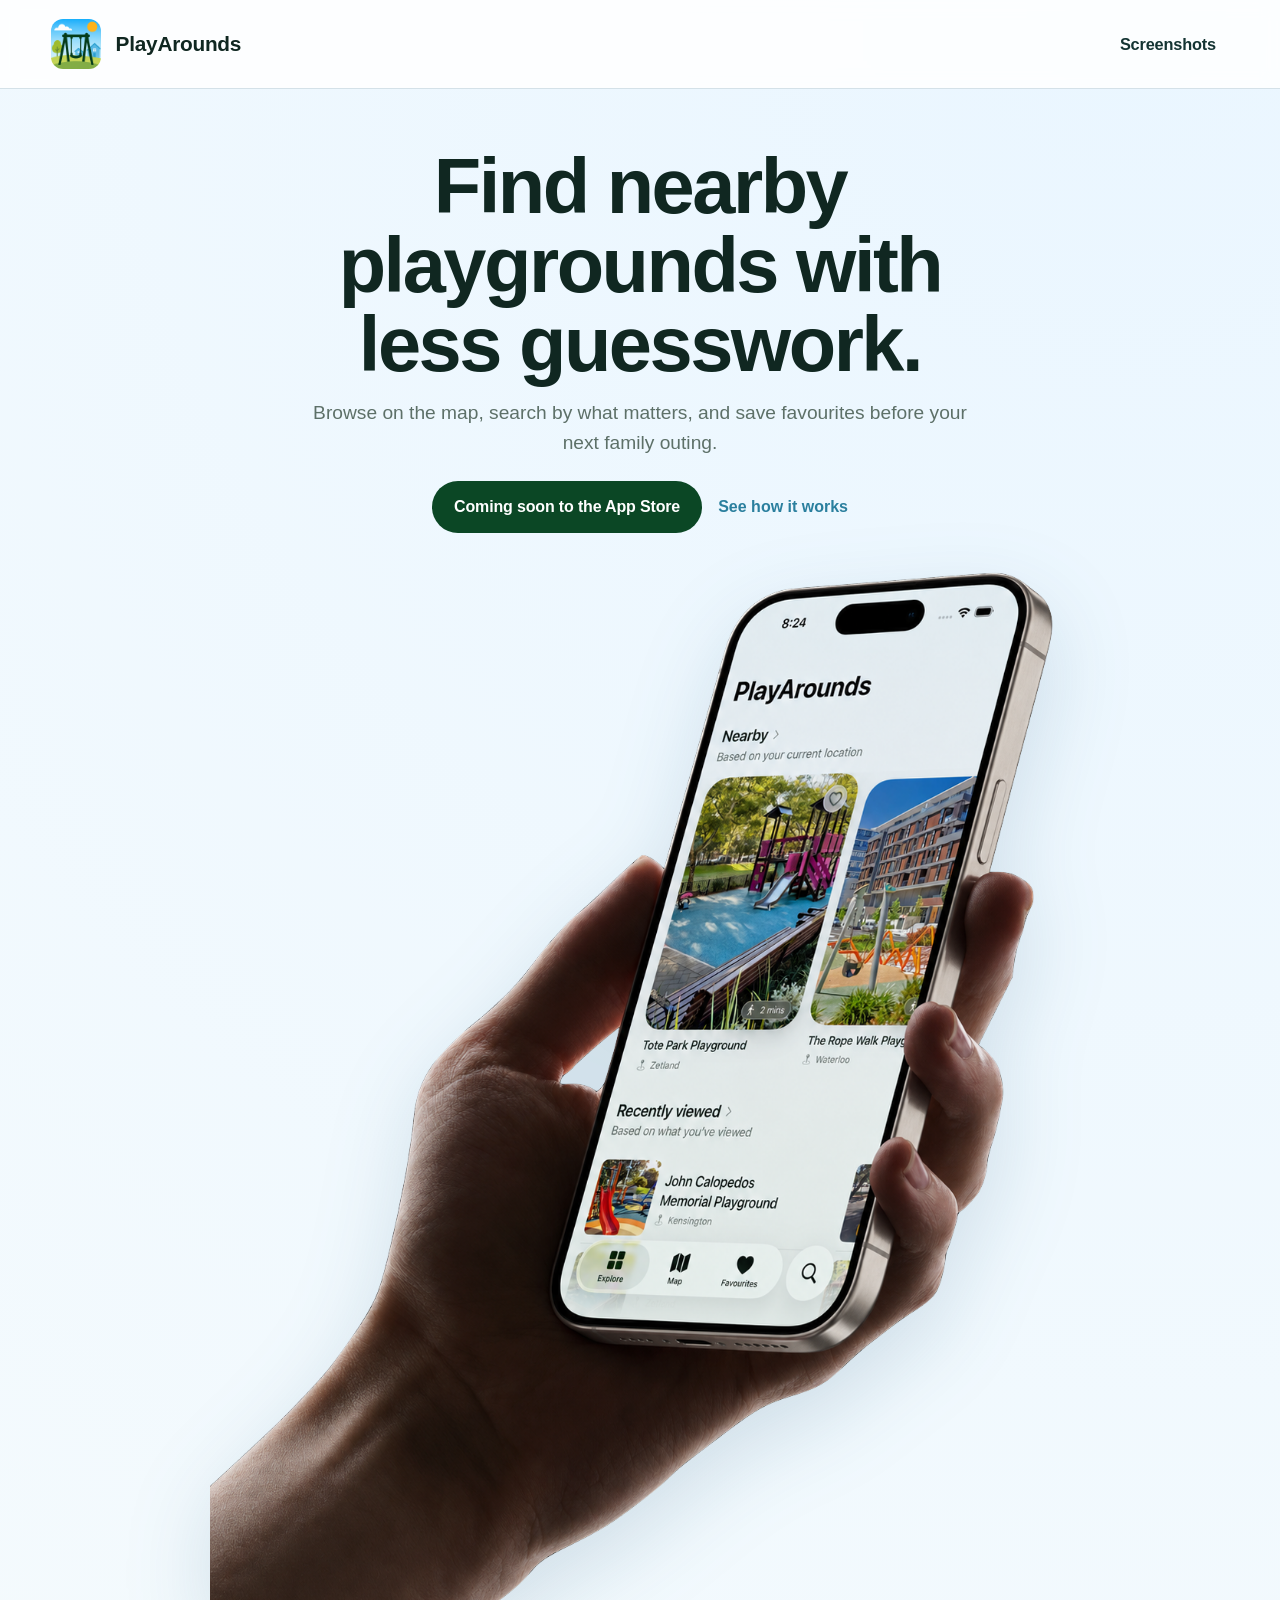
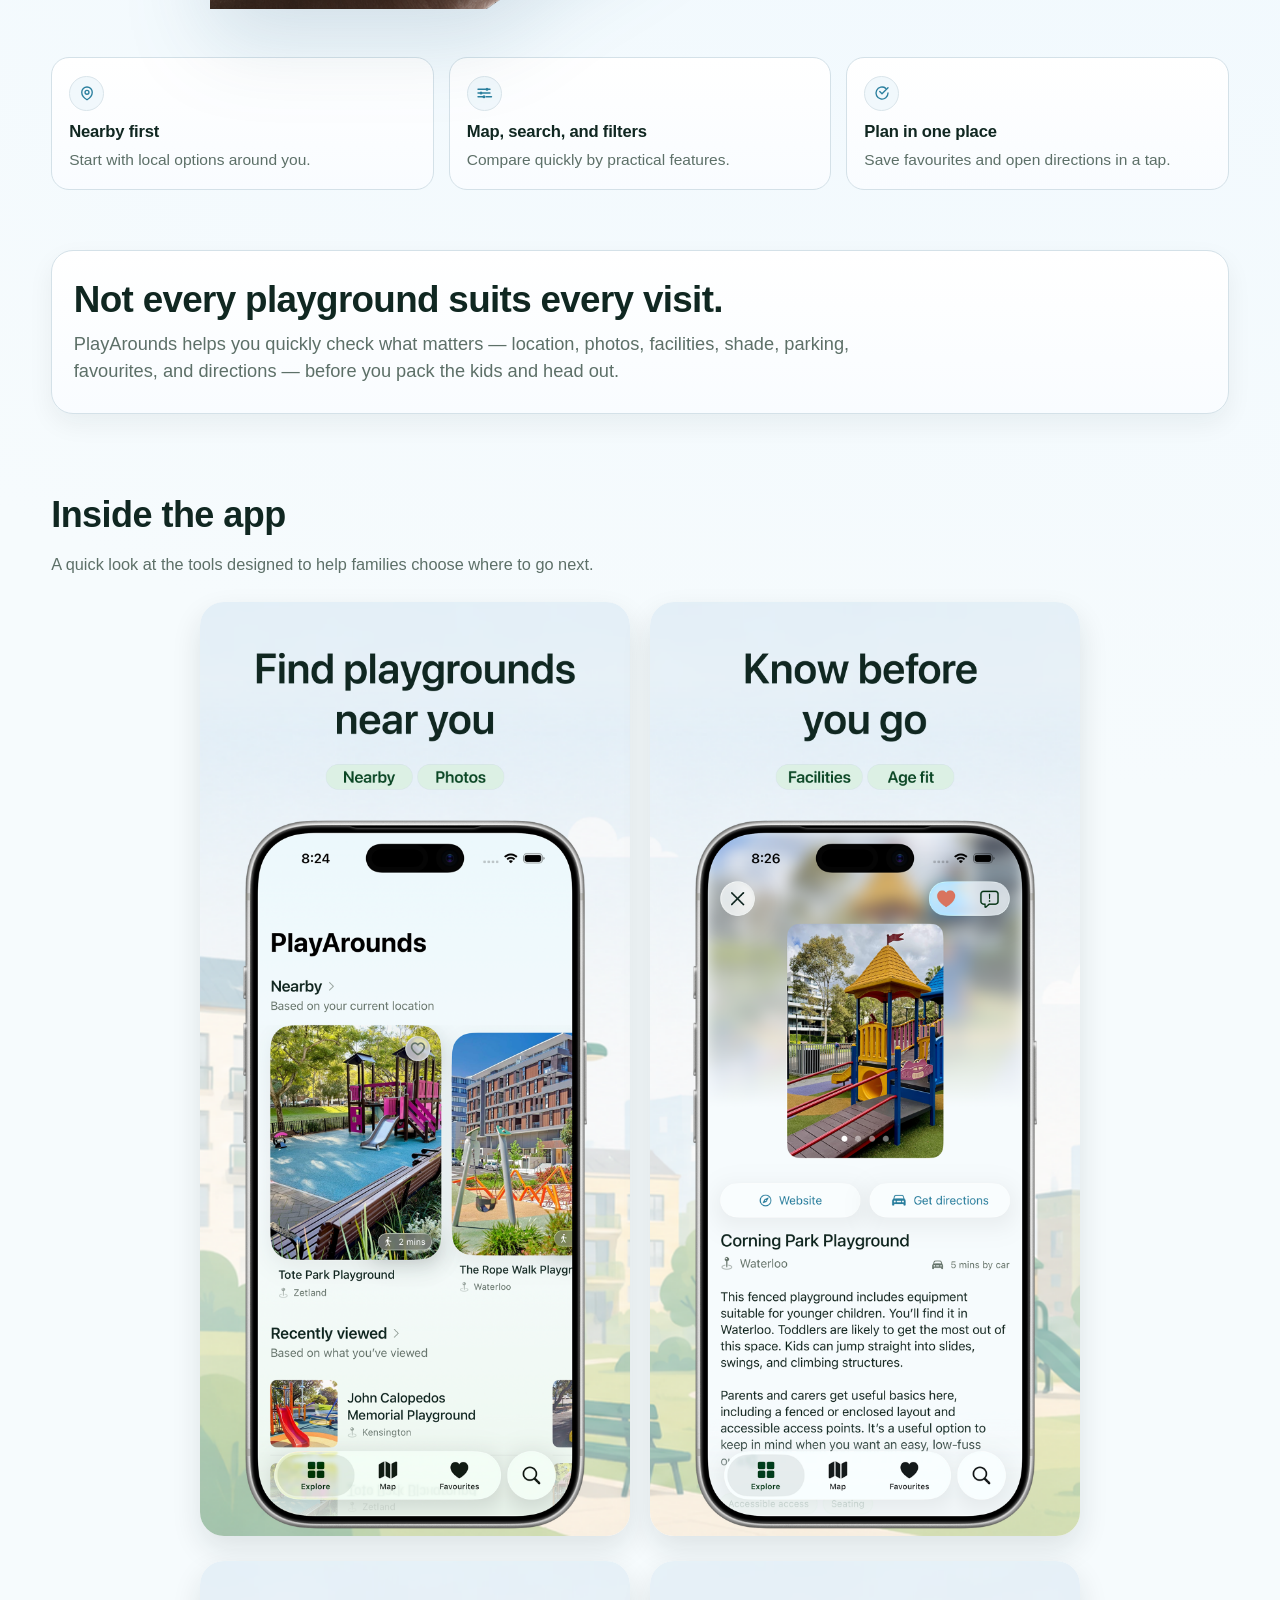
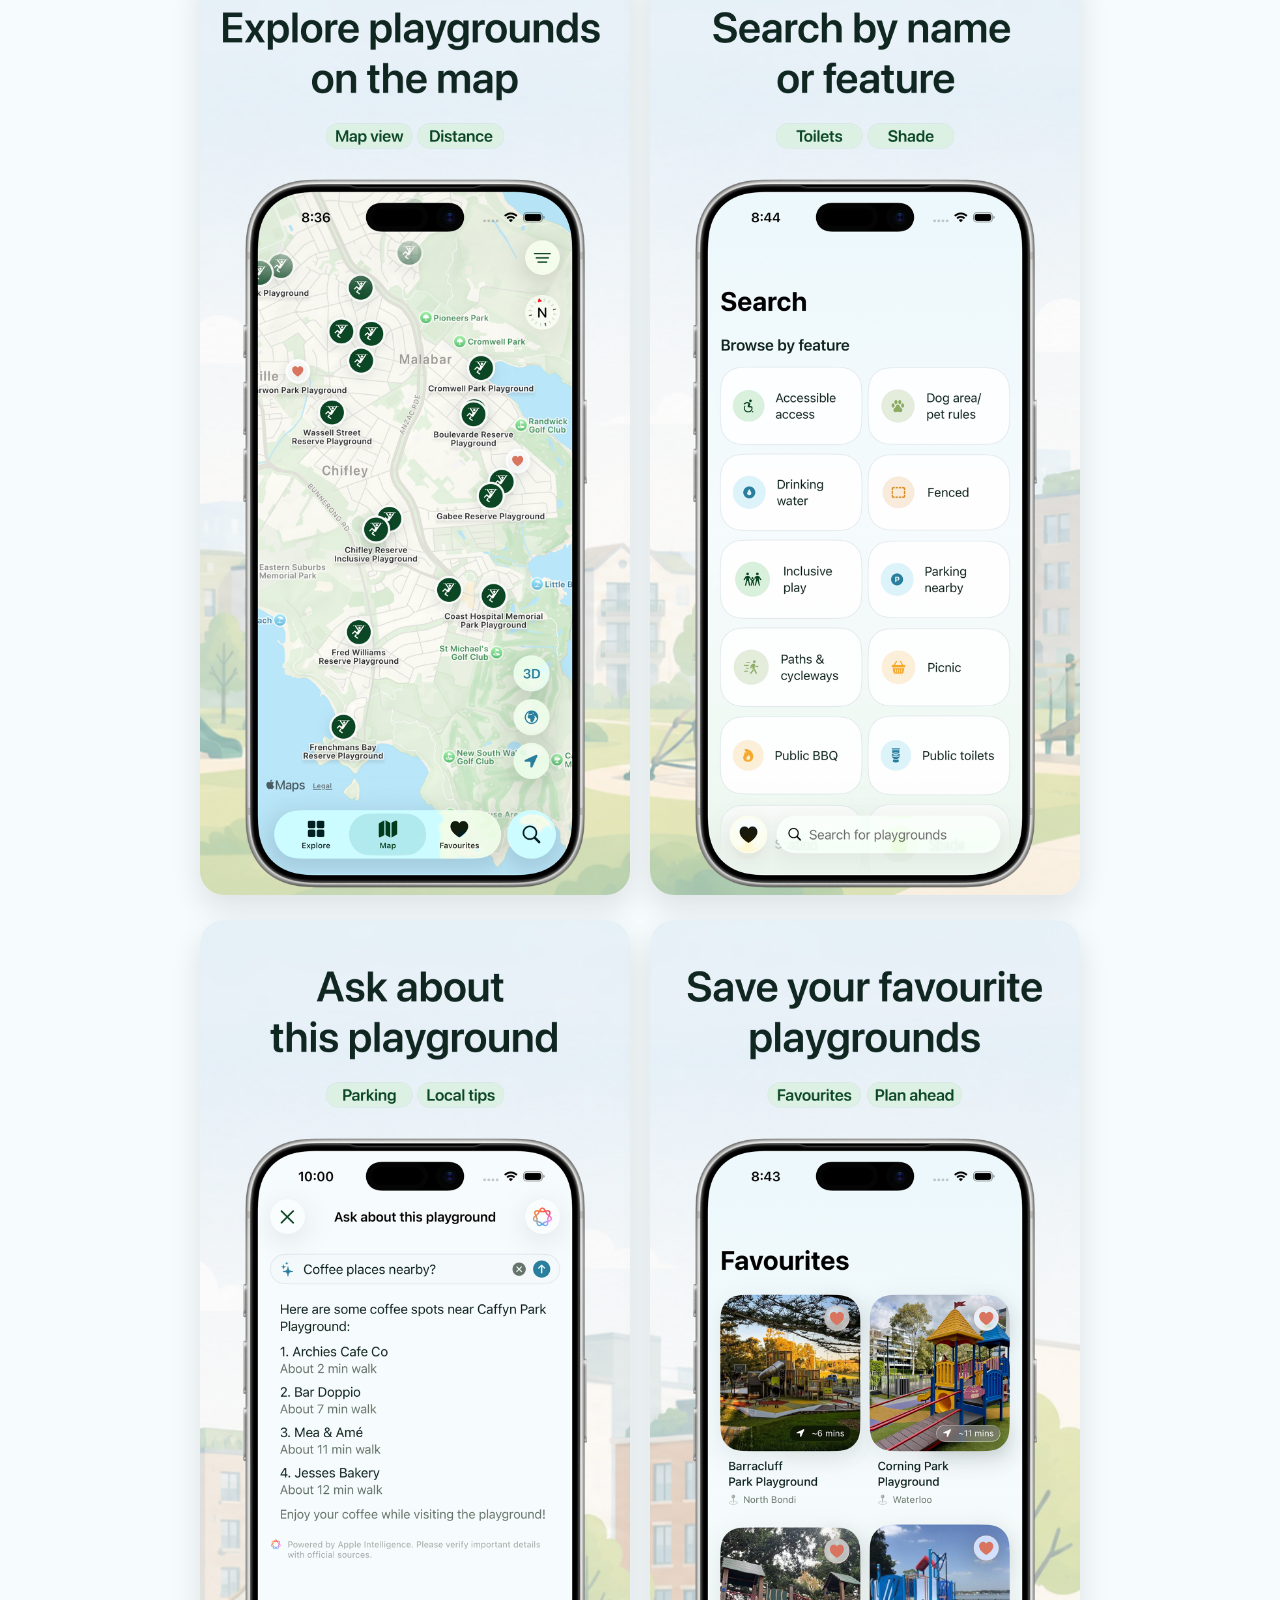
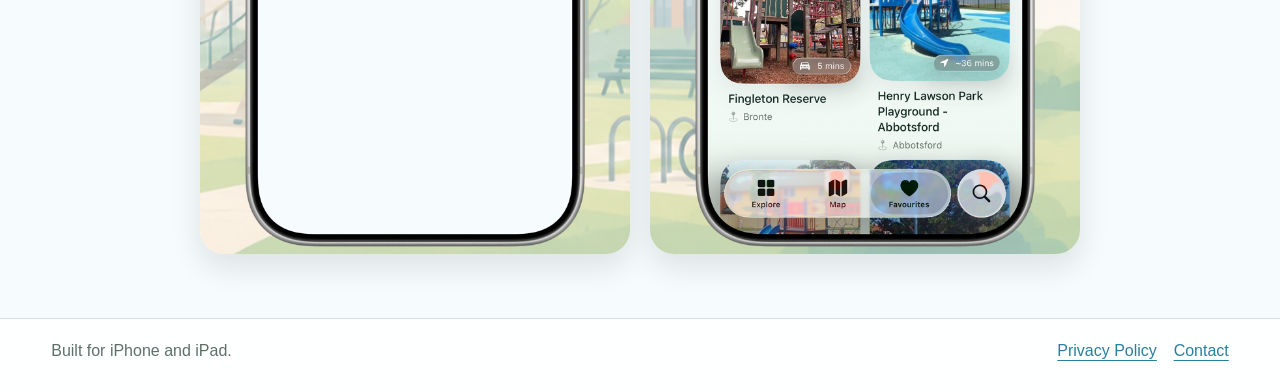
==== index.html @ c075b3fc "init" ====
<!doctype html>
<html lang="en-AU">
  <head>
    <meta charset="utf-8" />
    <meta name="viewport" content="width=device-width, initial-scale=1" />
    <title>PlayArounds | Nearby playgrounds, fast</title>
    <meta
      name="description"
      content="PlayArounds helps families find nearby playgrounds, compare practical features, and get directions quickly."
    />
    <link rel="icon" type="image/png" href="assets/icons/app-icon.png" />
    <link rel="stylesheet" href="styles.css" />
  </head>
  <body>
    <a class="skip-link" href="#content">Skip to content</a>

    <header class="site-header">
      <div class="shell header-row">
        <a class="brand" href="#" aria-label="PlayArounds home">
          <img src="assets/icons/app-icon.png" alt="PlayArounds app icon" width="50" height="50" />
          <span>PlayArounds</span>
        </a>
        <a class="top-link" href="#screenshots">Screenshots</a>
      </div>
    </header>

    <main id="content">
      <section class="hero">
        <div class="shell hero-grid">
          <div class="hero-copy">
            <h1>Find nearby playgrounds with less guesswork.</h1>
            <p>
              Browse on the map, search by what matters, and save favourites before
              your next family outing.
            </p>

            <div class="hero-actions">
              <a class="button-primary" href="https://example.com/app-store-link" rel="noopener noreferrer">
                Coming soon to the App Store
              </a>
              <a class="button-link" href="#screenshots">See how it works</a>
            </div>
          </div>

          <figure class="hero-image-wrap">
            <img
              class="hero-image"
              src="assets/hero/hand-holding-phone.png"
              alt="Hand holding a phone showing the PlayArounds app"
              width="1122"
              height="1402"
              decoding="async"
            />
          </figure>
        </div>
      </section>

      <section class="value" aria-label="Key benefits">
        <div class="shell value-grid">
          <article class="value-card">
            <span class="icon-chip" aria-hidden="true">
              <svg viewBox="0 0 24 24" fill="none">
                <path d="M12 21s7-4.2 7-10a7 7 0 1 0-14 0c0 5.8 7 10 7 10Z" stroke="currentColor" stroke-width="1.8" stroke-linecap="round" stroke-linejoin="round"/>
                <circle cx="12" cy="11" r="2.6" stroke="currentColor" stroke-width="1.8"/>
              </svg>
            </span>
            <h3>Nearby first</h3>
            <p>Start with local options around you.</p>
          </article>

          <article class="value-card">
            <span class="icon-chip" aria-hidden="true">
              <svg viewBox="0 0 24 24" fill="none">
                <path d="M4 7h10M18 7h2M10 12h10M4 12h2M4 17h7M15 17h7" stroke="currentColor" stroke-width="1.8" stroke-linecap="round"/>
                <circle cx="16" cy="7" r="2" fill="currentColor"/>
                <circle cx="8" cy="12" r="2" fill="currentColor"/>
                <circle cx="12" cy="17" r="2" fill="currentColor"/>
              </svg>
            </span>
            <h3>Map, search, and filters</h3>
            <p>Compare quickly by practical features.</p>
          </article>

          <article class="value-card">
            <span class="icon-chip" aria-hidden="true">
              <svg viewBox="0 0 24 24" fill="none">
                <path d="M20 12a8 8 0 1 1-3-6.2" stroke="currentColor" stroke-width="1.8" stroke-linecap="round"/>
                <path d="m20 5-8 8-3-3" stroke="currentColor" stroke-width="1.8" stroke-linecap="round" stroke-linejoin="round"/>
              </svg>
            </span>
            <h3>Plan in one place</h3>
            <p>Save favourites and open directions in a tap.</p>
          </article>
        </div>
      </section>

      <section class="purpose" aria-label="Why PlayArounds exists">
        <div class="shell purpose-inner">
          <h2>Not every playground suits every visit.</h2>
          <p>
            PlayArounds helps you quickly check what matters — location,
            photos, facilities, shade, parking, favourites, and directions —
            before you pack the kids and head out.
          </p>
        </div>
      </section>

      <section class="screens" id="screenshots" aria-label="App screenshots">
        <div class="shell">
          <h2>Inside the app</h2>
          <p class="screens-intro">
            A quick look at the tools designed to help families choose where to go next.
          </p>

          <div class="shots" role="list">
            <figure role="listitem"><img src="assets/screenshots/screen-1.png" alt="Explore screen with nearby playground cards" width="1320" height="2868" loading="lazy" decoding="async" /></figure>
            <figure role="listitem"><img src="assets/screenshots/screen-2.png" alt="Map screen with playground markers" width="1320" height="2868" loading="lazy" decoding="async" /></figure>
            <figure role="listitem"><img src="assets/screenshots/screen-3.png" alt="Playground detail screen" width="1320" height="2868" loading="lazy" decoding="async" /></figure>
            <figure role="listitem"><img src="assets/screenshots/screen-4.png" alt="Search and feature screen" width="1320" height="2868" loading="lazy" decoding="async" /></figure>
            <figure role="listitem"><img src="assets/screenshots/screen-5.png" alt="Favourites screen" width="1320" height="2868" loading="lazy" decoding="async" /></figure>
            <figure role="listitem"><img src="assets/screenshots/screen-6.png" alt="Additional app screen" width="1320" height="2868" loading="lazy" decoding="async" /></figure>
          </div>
        </div>
      </section>
    </main>

    <footer class="site-footer">
      <div class="shell footer-row">
        <p>Built for iPhone and iPad.</p>
        <nav aria-label="Footer links">
          <a href="https://example.com/privacy-policy">Privacy Policy</a>
          <a href="mailto:privacy@playarounds.com">Contact</a>
        </nav>
      </div>
    </footer>
  </body>
</html>
---- styles.css ----
:root {
  --bg: #f6fbfd;
  --surface: #ffffff;
  --surface-soft: #f9fcff;
  --text: #102721;
  --muted: #5d7068;
  --line: #d4e1e8;
  --brand: #0b4725;
  --brand-2: #2a7f9e;

  --space-1: 0.5rem;
  --space-2: 0.75rem;
  --space-3: 1rem;
  --space-4: 1.5rem;
  --space-5: 2.25rem;
  --space-6: 3.25rem;
}

* {
  box-sizing: border-box;
}

html,
body {
  margin: 0;
  padding: 0;
}

body {
  font-family: -apple-system, BlinkMacSystemFont, "SF Pro Text", "Segoe UI", sans-serif;
  background: radial-gradient(circle at 88% 0%, #eaf6ff 0%, var(--bg) 45%) no-repeat;
  color: var(--text);
  line-height: 1.52;
  -webkit-font-smoothing: antialiased;
  text-rendering: optimizeLegibility;
}

img {
  display: block;
  max-width: 100%;
}

a {
  color: inherit;
}

.shell {
  width: min(1200px, 92vw);
  margin-inline: auto;
}

.skip-link {
  position: absolute;
  top: -100px;
  left: 12px;
  z-index: 100;
  background: var(--brand);
  color: #fff;
  padding: 0.62rem 0.86rem;
  border-radius: 10px;
}

.skip-link:focus-visible {
  top: 10px;
}

:focus-visible {
  outline: 3px solid var(--brand-2);
  outline-offset: 2px;
}

.site-header {
  position: sticky;
  top: 0;
  z-index: 20;
  border-bottom: 1px solid var(--line);
  backdrop-filter: blur(8px);
  background: color-mix(in oklab, var(--surface) 86%, transparent);
}

.header-row {
  min-height: 88px;
  display: flex;
  align-items: center;
  justify-content: space-between;
  gap: var(--space-5);
}

.brand {
  text-decoration: none;
  display: inline-flex;
  align-items: center;
  gap: 0.9rem;
  font-weight: 700;
  font-size: 1.3rem;
  letter-spacing: -0.012em;
}

.brand img {
  border-radius: 12px;
}

.top-link {
  text-decoration: none;
  color: color-mix(in oklab, var(--text) 84%, var(--brand-2));
  font-weight: 650;
  font-size: 1.02rem;
  letter-spacing: -0.01em;
  padding: 0.5rem 0.8rem;
}

.hero {
  padding: var(--space-5) 0 var(--space-4);
}

.hero-grid {
  display: grid;
  gap: 0.55rem;
  justify-items: center;
}

.hero-copy {
  text-align: center;
  width: min(100%, 980px);
}

.hero-copy h1 {
  margin: 0.35rem auto 0.9rem;
  max-width: 18ch;
  font-size: clamp(2.3rem, 6.1vw, 4.85rem);
  line-height: 1.02;
  letter-spacing: -0.032em;
  text-wrap: balance;
}

.hero-copy p {
  margin: 0 auto;
  max-width: 64ch;
  color: var(--muted);
  font-size: clamp(1.03rem, 1.65vw, 1.2rem);
}

.hero-actions {
  margin-top: var(--space-4);
  display: flex;
  gap: var(--space-3);
  justify-content: center;
  align-items: center;
  flex-wrap: wrap;
}

.button-primary {
  text-decoration: none;
  background: var(--brand);
  color: #fff;
  border-radius: 999px;
  font-weight: 700;
  letter-spacing: -0.01em;
  padding: 0.86rem 1.38rem;
  min-height: 44px;
  display: inline-flex;
  align-items: center;
}

.button-primary:hover {
  background: color-mix(in oklab, var(--brand) 80%, black);
}

.button-link {
  text-decoration: none;
  color: var(--brand-2);
  font-weight: 600;
}

.note {
  margin-top: 0.7rem;
  font-size: 0.93rem;
}

.hero-image-wrap {
  margin: -0.42rem 0 0;
  width: min(100%, 860px);
}

.hero-image {
  width: 100%;
  height: auto;
  filter: drop-shadow(0 30px 42px rgba(34, 88, 116, 0.16));
}

.value {
  padding: var(--space-4) 0 var(--space-5);
}

.value-grid {
  display: grid;
  gap: 0.95rem;
}

.value-card {
  border: 1px solid var(--line);
  background: linear-gradient(180deg, var(--surface) 0%, var(--surface-soft) 100%);
  border-radius: 18px;
  padding: 1.08rem 1.06rem 1.12rem;
}

.icon-chip {
  width: 35px;
  height: 35px;
  border-radius: 999px;
  display: inline-flex;
  align-items: center;
  justify-content: center;
  color: var(--brand-2);
  background: color-mix(in oklab, #ffffff 65%, #d7ebf7);
  border: 1px solid color-mix(in oklab, var(--line) 85%, #ffffff);
}

.icon-chip svg {
  width: 18px;
  height: 18px;
}

.value-card h3 {
  margin: 0.68rem 0 0.3rem;
  font-size: 1.04rem;
  line-height: 1.3;
  letter-spacing: -0.012em;
}

.value-card p {
  margin: 0;
  color: var(--muted);
  font-size: 0.97rem;
}

.purpose {
  padding: var(--space-4) 0 var(--space-6);
}

.purpose-inner {
  border: 1px solid var(--line);
  background: linear-gradient(180deg, var(--surface) 0%, var(--surface-soft) 100%);
  border-radius: 22px;
  padding: 1.7rem 1.35rem 1.75rem;
  box-shadow: 0 10px 26px rgba(16, 39, 33, 0.06);
}

.purpose h2 {
  margin: 0 0 0.62rem;
  font-size: clamp(1.62rem, 3.4vw, 2.3rem);
  line-height: 1.12;
  letter-spacing: -0.018em;
}

.purpose p {
  margin: 0;
  color: var(--muted);
  max-width: 78ch;
  font-size: clamp(1.02rem, 1.45vw, 1.14rem);
}

.screens {
  padding: 1.35rem 0 3.5rem;
}

.screens h2 {
  margin: 0;
  font-size: clamp(1.55rem, 3.7vw, 2.25rem);
  letter-spacing: -0.015em;
}

.screens-intro {
  margin: 0.58rem 0 1.6rem;
  color: var(--muted);
  max-width: 66ch;
  font-size: 1.02rem;
}

.shots {
  display: grid;
  grid-auto-flow: column;
  grid-auto-columns: minmax(300px, 84vw);
  gap: 1.08rem;
  overflow-x: auto;
  scroll-snap-type: x mandatory;
  padding-bottom: 0.5rem;
}

.shots figure {
  margin: 0;
  border-radius: 24px;
  overflow: hidden;
  background: var(--surface);
  box-shadow: 0 13px 30px rgba(16, 39, 33, 0.11);
  scroll-snap-align: start;
}

.shots img {
  width: 100%;
  height: auto;
}

.site-footer {
  border-top: 1px solid var(--line);
  padding: 1.25rem 0 1.78rem;
  background: color-mix(in oklab, var(--surface) 90%, transparent);
}

.footer-row {
  display: grid;
  gap: 0.75rem;
}

.footer-row p {
  margin: 0;
  color: var(--muted);
}

.footer-row nav {
  display: flex;
  flex-wrap: wrap;
  gap: 1.05rem;
}

.footer-row nav a {
  color: var(--brand-2);
  text-underline-offset: 0.22em;
}

@media (min-width: 860px) {
  .hero {
    padding-top: var(--space-6);
  }

  .value-grid {
    grid-template-columns: repeat(3, minmax(0, 1fr));
  }

  .shots {
    grid-auto-flow: initial;
    overflow: visible;
    justify-content: center;
    column-gap: 1.2rem;
    row-gap: 1.55rem;
    grid-template-columns: repeat(2, minmax(320px, 430px));
  }

  .footer-row {
    grid-template-columns: 1fr auto;
    align-items: center;
  }
}
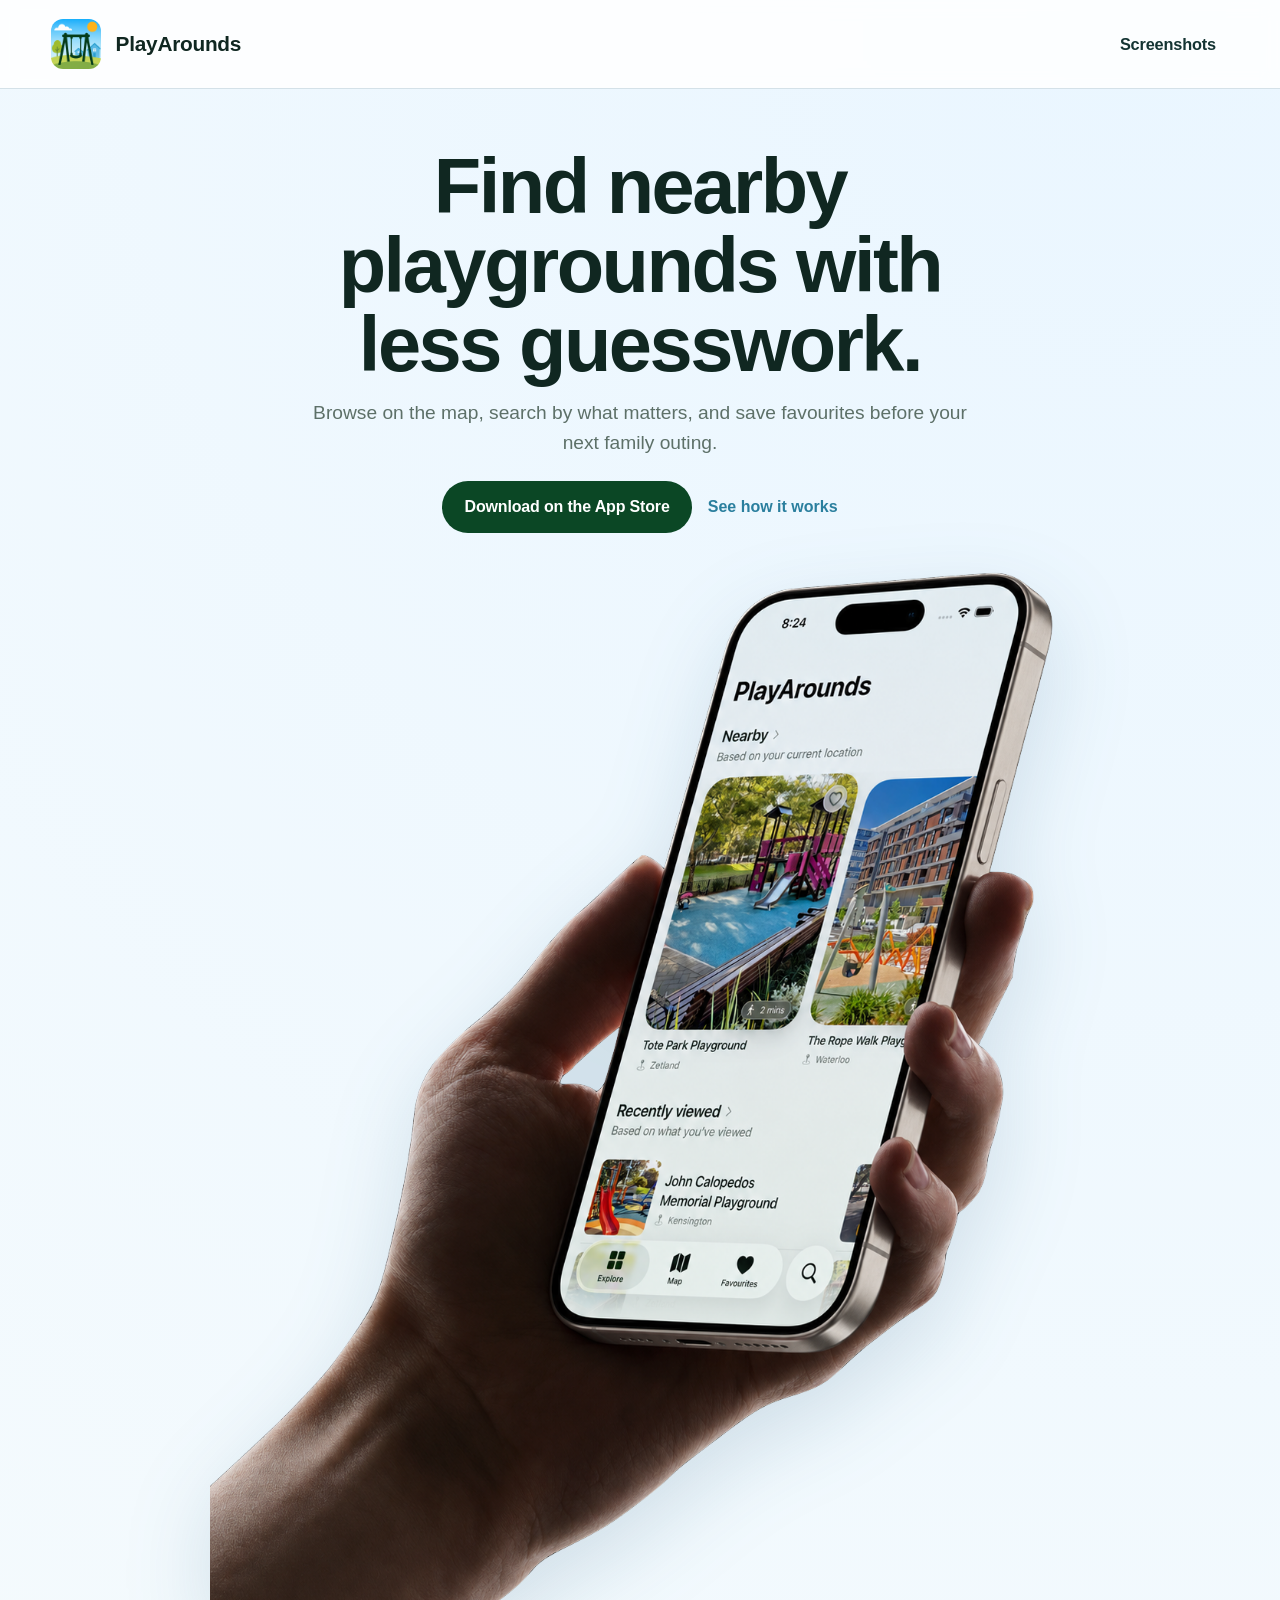
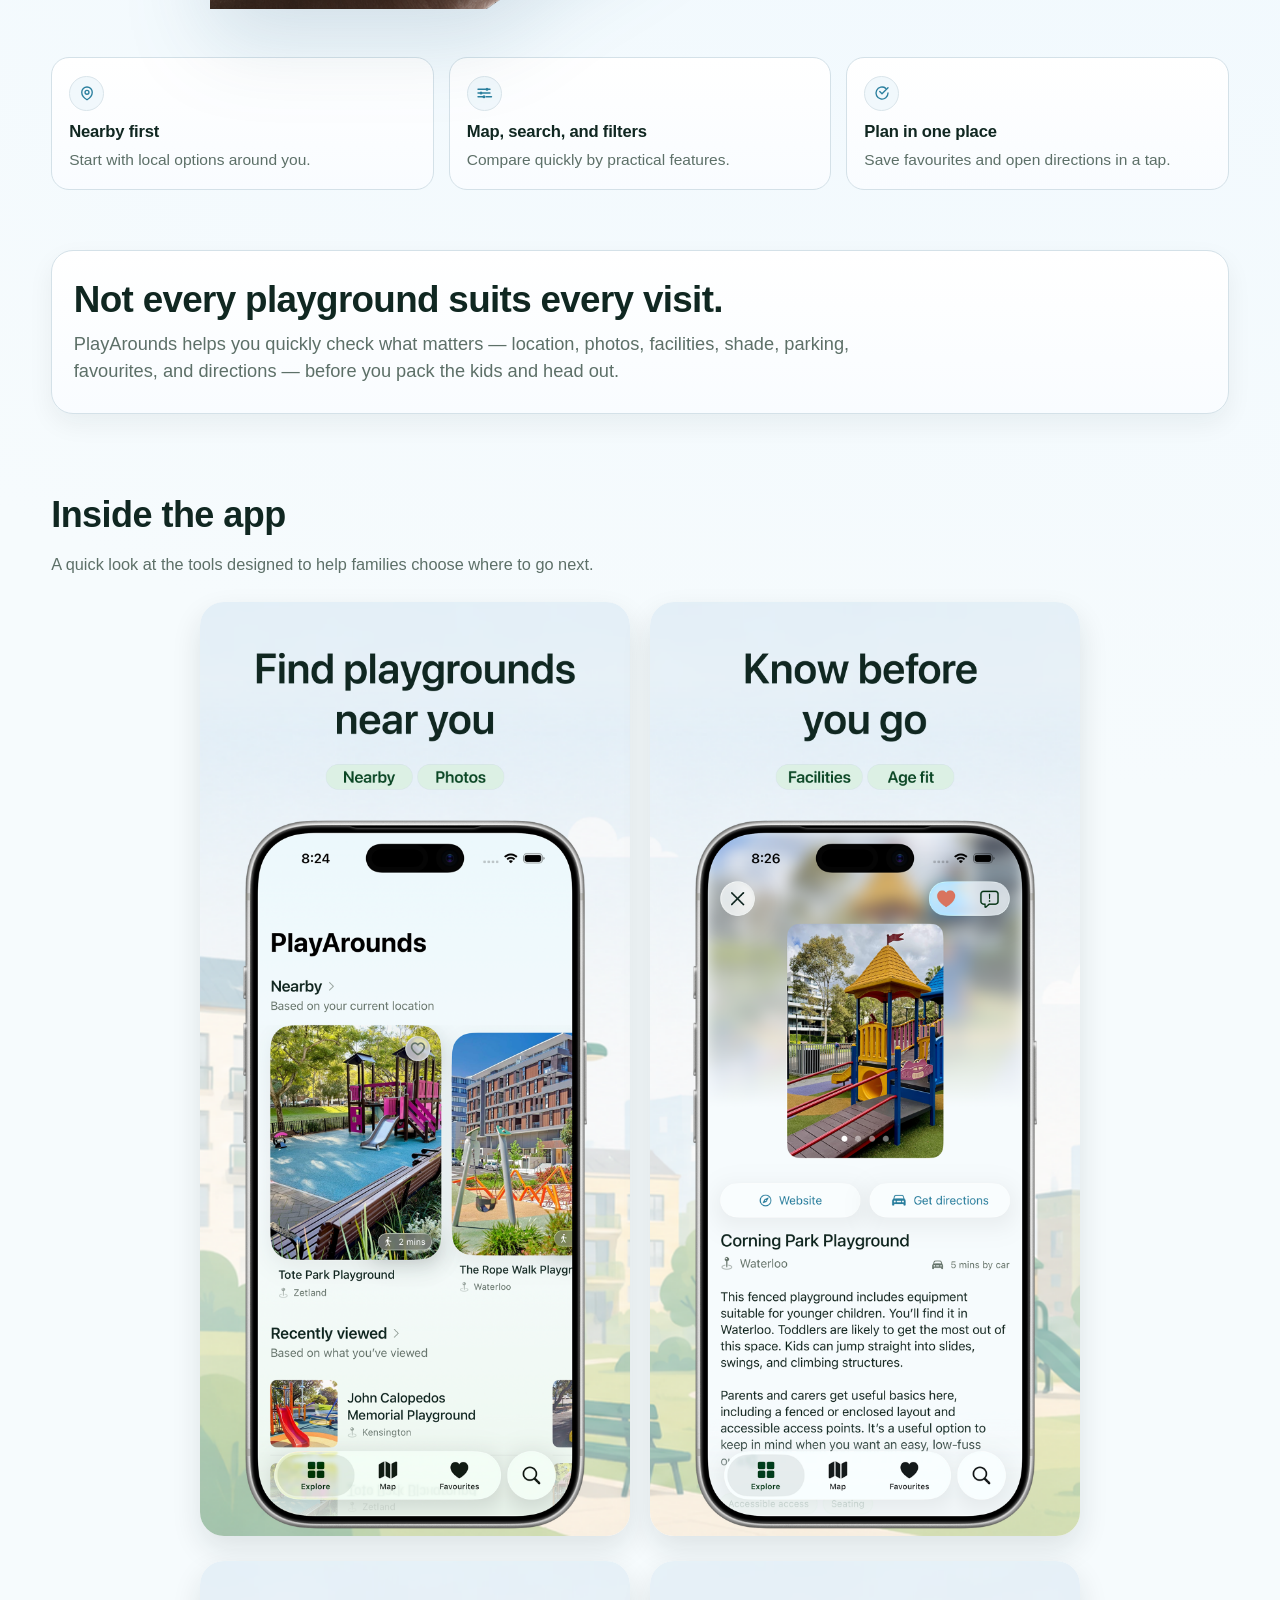
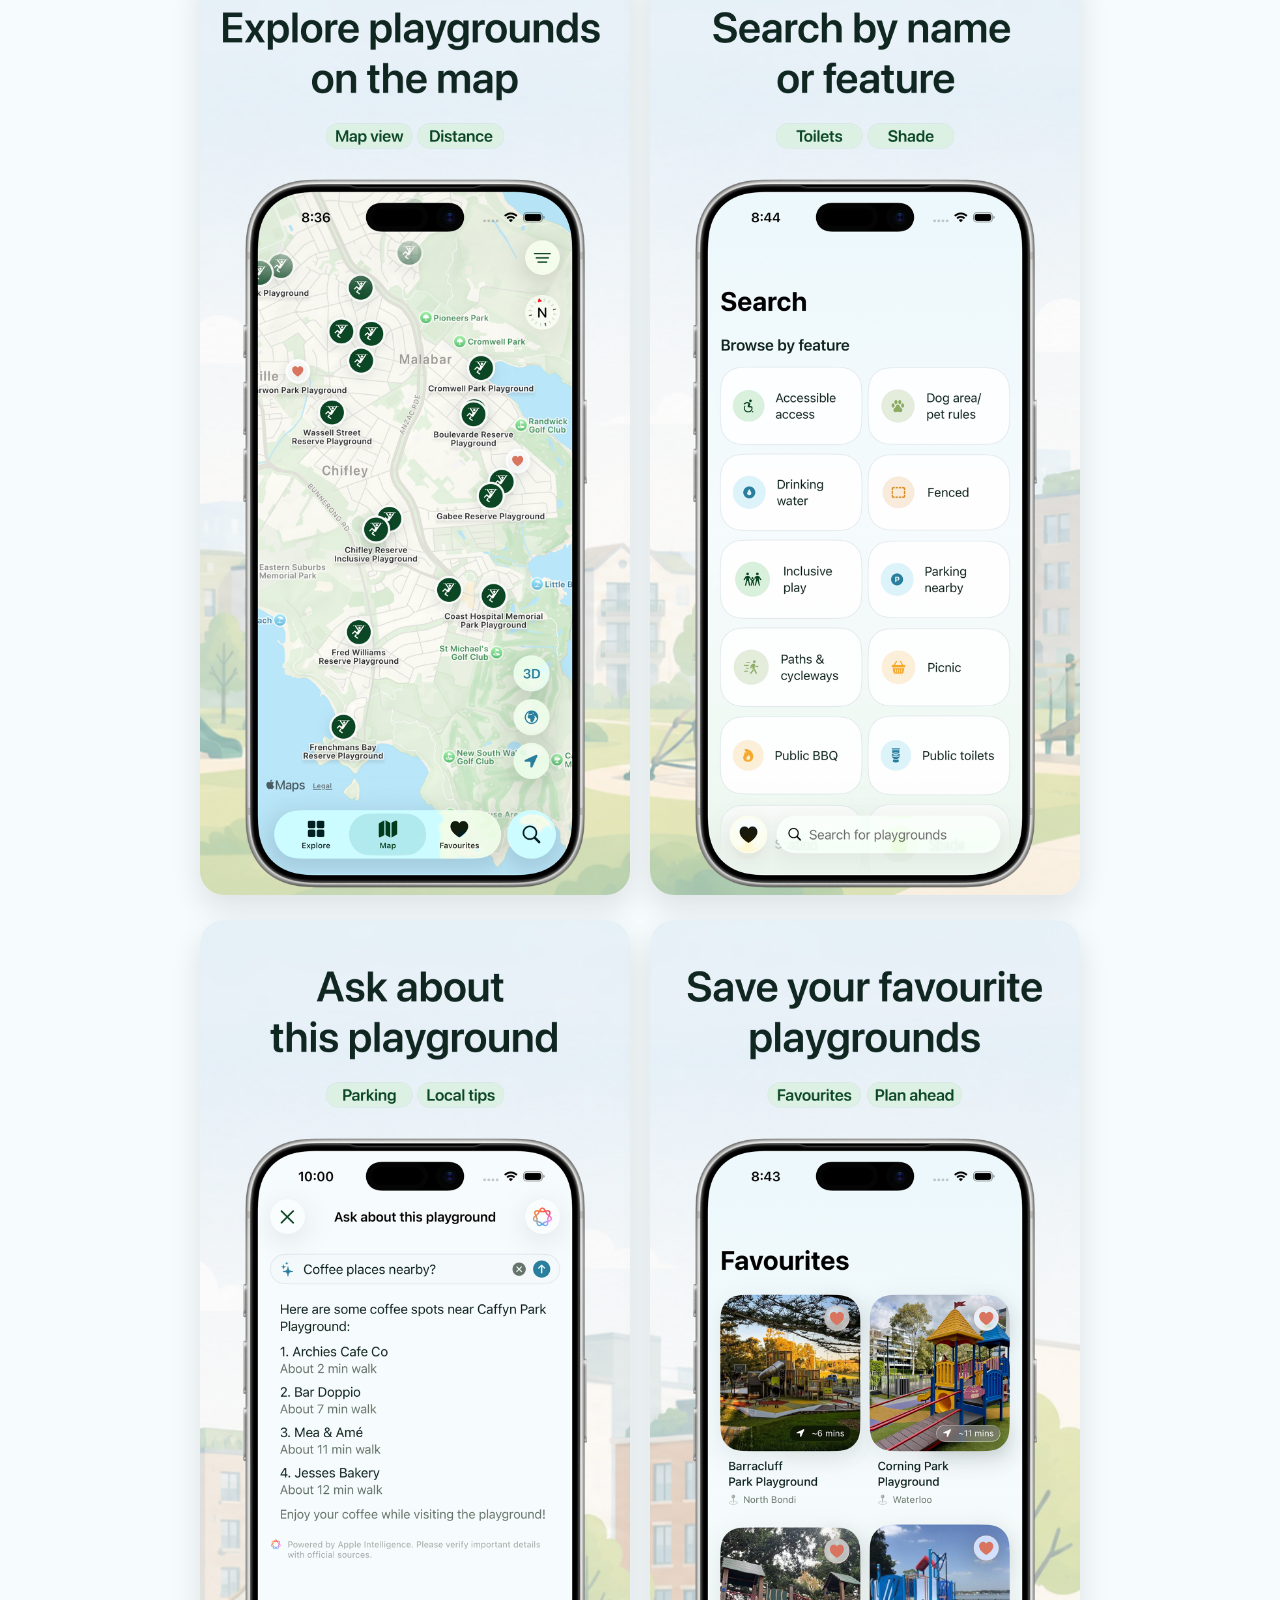
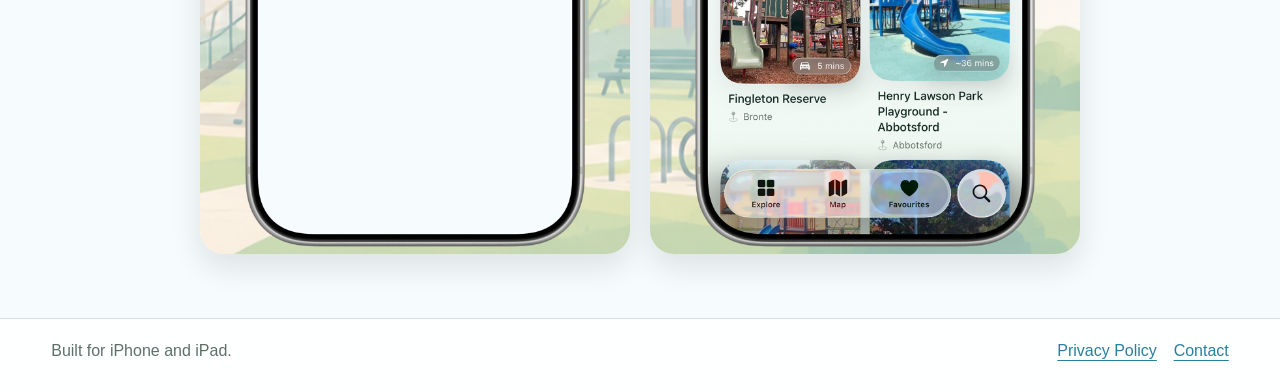
==== commit 66aef49c: "Updates with App link to AppStore" ====
--- a/index.html
+++ b/index.html
@@ -6,7 +6,7 @@
     <title>PlayArounds | Nearby playgrounds, fast</title>
     <meta
       name="description"
-      content="PlayArounds helps families find nearby playgrounds, compare practical features, and get directions quickly."
+      content="PlayArounds helps families find nearby playgrounds, compare practical features, and get directions quickly. Available now on the App Store."
     />
     <link rel="icon" type="image/png" href="assets/icons/app-icon.png" />
     <link rel="stylesheet" href="styles.css" />
@@ -35,8 +35,13 @@
             </p>
 
             <div class="hero-actions">
-              <a class="button-primary" href="https://example.com/app-store-link" rel="noopener noreferrer">
-                Coming soon to the App Store
+              <a
+                class="button-primary"
+                href="https://apps.apple.com/au/app/playarounds/id6769753150"
+                target="_blank"
+                rel="noopener noreferrer"
+              >
+                Download on the App Store
               </a>
               <a class="button-link" href="#screenshots">See how it works</a>
             </div>
@@ -128,8 +133,8 @@
       <div class="shell footer-row">
         <p>Built for iPhone and iPad.</p>
         <nav aria-label="Footer links">
-          <a href="https://example.com/privacy-policy">Privacy Policy</a>
-          <a href="mailto:privacy@playarounds.com">Contact</a>
+          <a href="privacy/">Privacy Policy</a>
+          <a href="mailto:hello@playarounds.com">Contact</a>
         </nav>
       </div>
     </footer>
--- a/styles.css
+++ b/styles.css
@@ -351,3 +351,81 @@
     align-items: center;
   }
 }
+
+/* Privacy page */
+.policy-page {
+  padding-bottom: 2.5rem;
+}
+
+.policy-hero {
+  padding: 2.2rem 0 0.8rem;
+}
+
+.policy-hero h1 {
+  margin: 0;
+  font-size: clamp(2rem, 4.8vw, 3rem);
+  letter-spacing: -0.02em;
+  line-height: 1.07;
+}
+
+.policy-effective {
+  margin: 0.45rem 0 0;
+  color: var(--muted);
+}
+
+.policy-body {
+  padding: 0.8rem 0 0;
+}
+
+.policy-card {
+  border: 1px solid var(--line);
+  background: linear-gradient(180deg, var(--surface) 0%, var(--surface-soft) 100%);
+  border-radius: 22px;
+  padding: 1.5rem 1.25rem 1.6rem;
+  box-shadow: 0 10px 24px rgba(16, 39, 33, 0.06);
+}
+
+.policy-card h2 {
+  margin: 1.35rem 0 0.5rem;
+  font-size: clamp(1.25rem, 2.4vw, 1.6rem);
+  letter-spacing: -0.012em;
+  line-height: 1.2;
+}
+
+.policy-card h2:first-child {
+  margin-top: 0;
+}
+
+.policy-card h3 {
+  margin: 0.9rem 0 0.3rem;
+  font-size: 1.03rem;
+  letter-spacing: -0.01em;
+}
+
+.policy-card p,
+.policy-card li {
+  color: color-mix(in oklab, var(--text) 74%, var(--muted));
+}
+
+.policy-card p {
+  margin: 0.35rem 0 0.65rem;
+}
+
+.policy-card ul {
+  margin: 0.25rem 0 0.9rem;
+  padding-left: 1.18rem;
+}
+
+.policy-card li {
+  margin: 0.22rem 0;
+}
+
+@media (min-width: 860px) {
+  .policy-hero {
+    padding-top: 2.9rem;
+  }
+
+  .policy-card {
+    padding: 2rem 2rem 2.15rem;
+  }
+}
